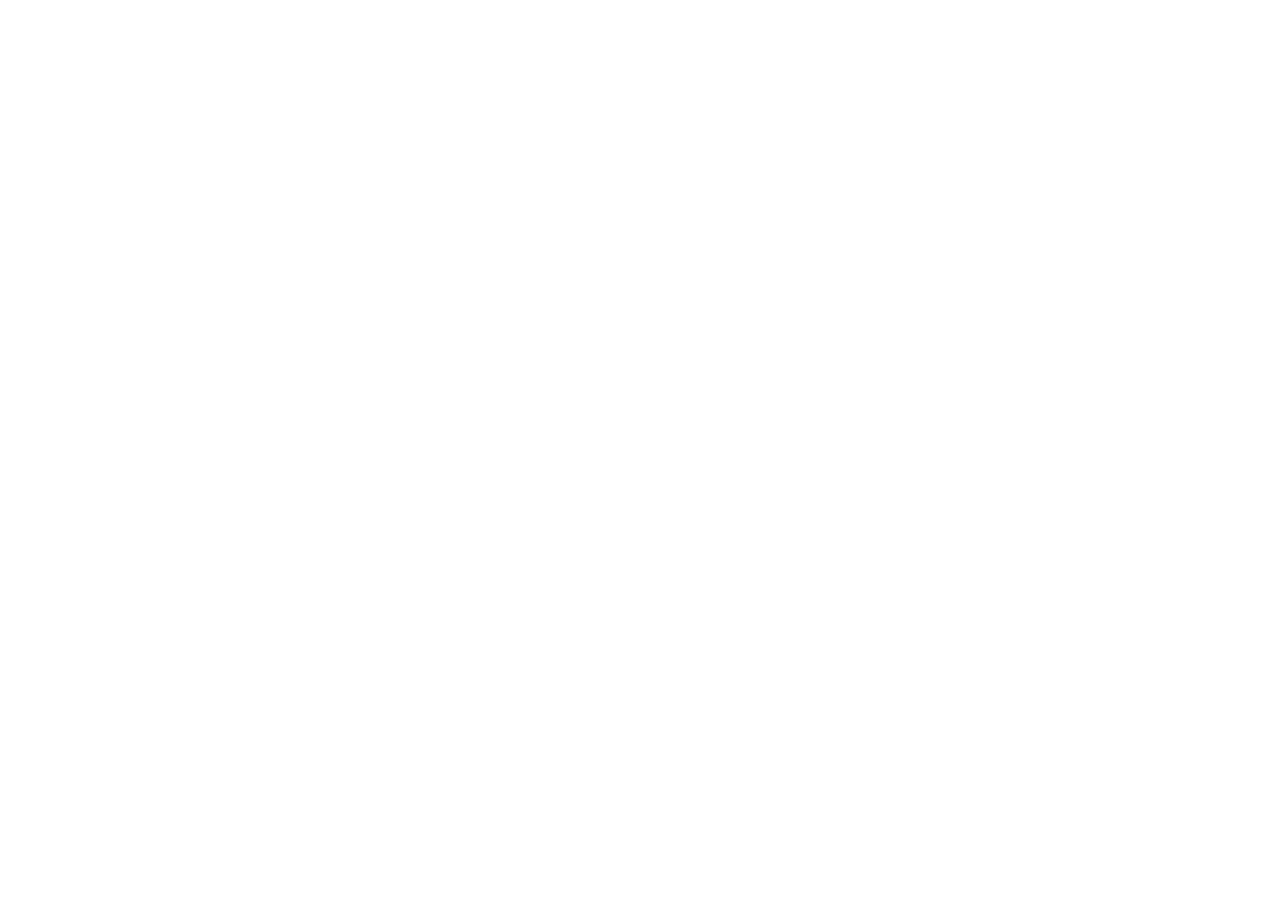
==== codar/index.html @ dfbef458 "feat: start new project" ====
<!DOCTYPE html>
<html lang="en">
<head>
    <meta charset="UTF-8">
    <meta http-equiv="X-UA-Compatible" content="IE=edge">
    <meta name="viewport" content="width=device-width, initial-scale=1.0">
    <title>Codar</title>
</head>
<body>
    
</body>
</html>
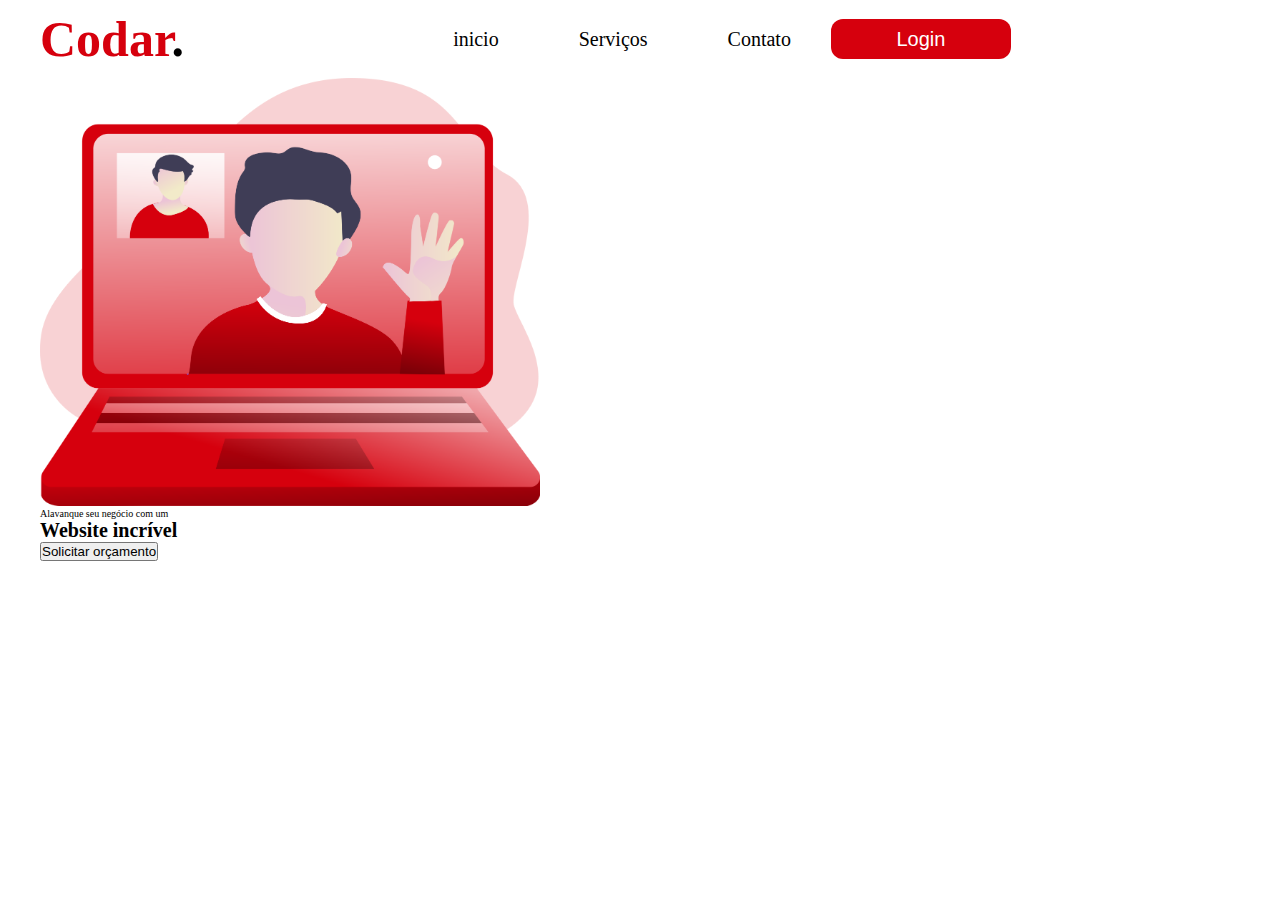
==== commit bc4ee43c: "chore: create header" ====
--- a/codar/index.html
+++ b/codar/index.html
@@ -4,9 +4,39 @@
     <meta charset="UTF-8">
     <meta http-equiv="X-UA-Compatible" content="IE=edge">
     <meta name="viewport" content="width=device-width, initial-scale=1.0">
+    <link rel="stylesheet" href="./styles.css">
     <title>Codar</title>
 </head>
 <body>
-    
+    <div class="container">
+        <header>
+            <div class="logo">
+                <h1>Codar<span>.</span></h1>
+            </div>
+
+            <nav class="menu">
+                <ul>
+                    <li><a href="#description">inicio</a></li>
+                    <li><a href="#servicos">Serviços</a></li>
+                    <li><a href="#contato">Contato</a></li>
+                </ul>
+
+                <button type="button">Login</button>
+            </nav>
+        </header>
+
+        <main class="description">
+            <div class="left">
+                <img src="./assets/video_call.png" alt="Video conference" />
+            </div>
+
+            <div class="right">
+                <p>Alavanque seu negócio com um</p>
+                <h1>Website incrível</h1>
+
+                <button>Solicitar orçamento</button>
+            </div>
+        </main>
+    </div>
 </body>
 </html>--- a/codar/styles.css
+++ b/codar/styles.css
@@ -0,0 +1,92 @@
+* {
+    margin: 0;
+    padding: 0;
+    box-sizing: border-box;
+}
+
+html {
+    font-size: 62.5%;
+}
+
+body {
+    width: 100%;
+    height: 100vh;
+
+    display: flex;
+
+}
+
+.container {
+    width: 100%;
+    max-width: 1200px;
+    margin: 0 auto;
+}
+
+header {
+    width: 100%;
+    display: flex;
+    justify-content: space-between;
+    margin: 10px auto;
+}
+
+header .logo h1 {
+    color: #D6000D;
+    font-size: 5rem;
+}
+
+header .logo h1 span {
+    color: #000;
+}
+
+header .menu {
+    display: flex;
+    align-items:center;
+    justify-self: center;
+    margin: 0 auto;
+}
+
+header .menu ul {
+    display: flex;
+    align-items: center;
+    justify-content: center;
+    list-style: none;
+    font-size:2rem;
+}
+
+header .menu ul li {
+    padding: 10px 20px;
+}
+header .menu ul li a {
+    text-decoration: none;
+    padding: 10px 20px;
+    border-radius: 10px;
+    color: #000;
+    transition: 0.5s ease;
+}
+
+header .menu ul li a:hover {
+    background-color:#ECEEF0;   
+}
+
+header button {
+    width: 180px;
+    height: 40px;
+    border-radius: 12px;
+    background-color: #D6000D;
+    color: #fff;
+    font-size: 2rem;
+    border: none;
+    transition: 0.5s ease;
+}
+
+header button:hover {
+    background-color:#a3000a ;
+}
+
+.left {
+    width: 500px;
+}
+
+.left img {
+    width: 100%;
+}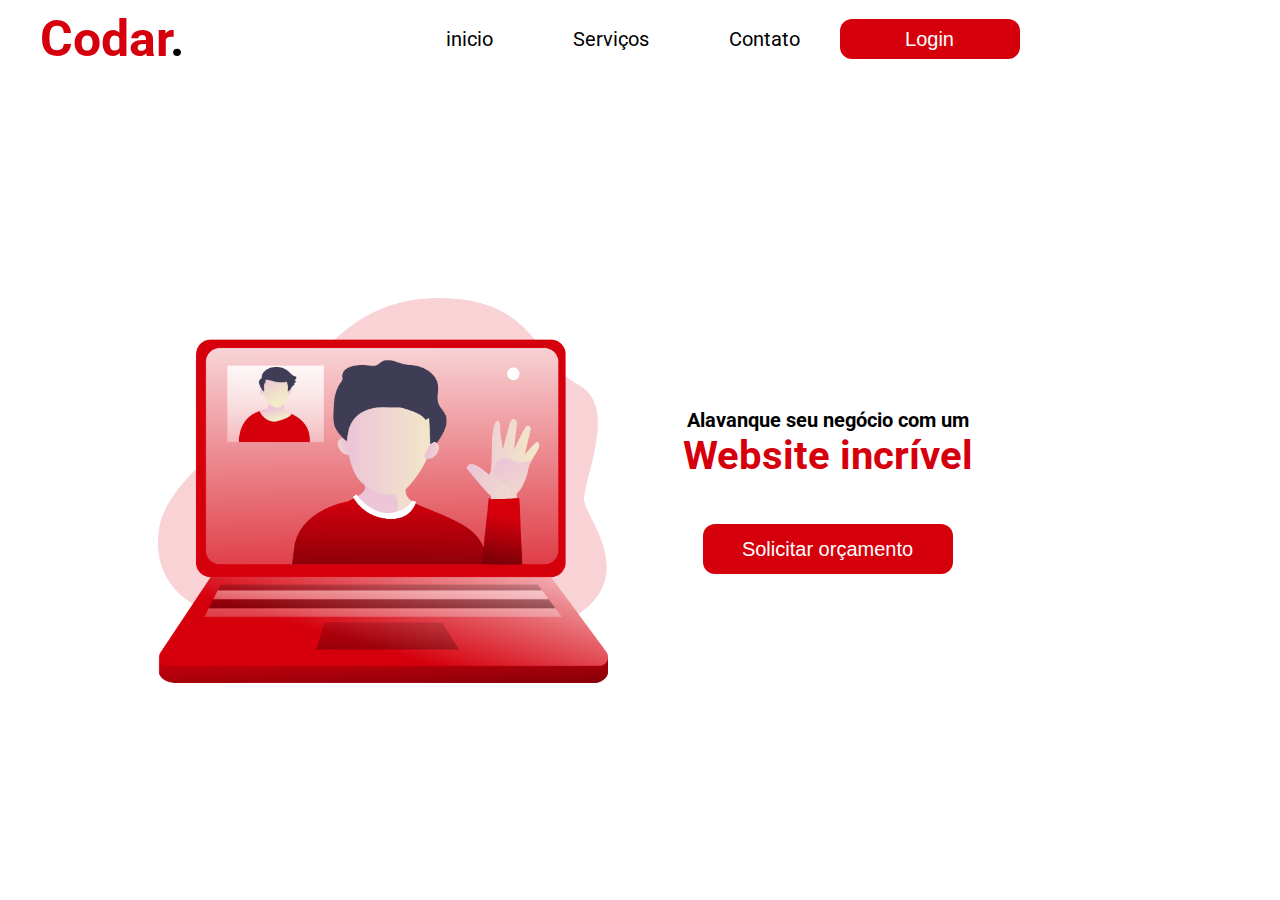
==== commit 39f12dda: "chore: create description section" ====
--- a/codar/index.html
+++ b/codar/index.html
@@ -4,6 +4,8 @@
     <meta charset="UTF-8">
     <meta http-equiv="X-UA-Compatible" content="IE=edge">
     <meta name="viewport" content="width=device-width, initial-scale=1.0">
+    <link rel="preconnect" href="https://fonts.gstatic.com">
+    <link href="https://fonts.googleapis.com/css2?family=Roboto:wght@400;700&display=swap" rel="stylesheet">
     <link rel="stylesheet" href="./styles.css">
     <title>Codar</title>
 </head>
@@ -25,7 +27,7 @@
             </nav>
         </header>
 
-        <main class="description">
+        <main id="description" class="description">
             <div class="left">
                 <img src="./assets/video_call.png" alt="Video conference" />
             </div>
@@ -34,7 +36,7 @@
                 <p>Alavanque seu negócio com um</p>
                 <h1>Website incrível</h1>
 
-                <button>Solicitar orçamento</button>
+                <button type="button">Solicitar orçamento</button>
             </div>
         </main>
     </div>
--- a/codar/styles.css
+++ b/codar/styles.css
@@ -13,6 +13,8 @@
     height: 100vh;
 
     display: flex;
+
+    font-family: 'Roboto', sans-serif;
 
 }
 
@@ -83,10 +85,56 @@
     background-color:#a3000a ;
 }
 
+
+.description {
+    display: flex;
+    width: 100%;
+    max-width: 970px;
+    align-items: center;
+    justify-content: center;
+    margin: 230px 50px;
+
+    text-align: center;
+}
+
+
 .left {
-    width: 500px;
+    width: 450px;
+    margin-right: 7.5rem;
 }
 
 .left img {
     width: 100%;
+}
+
+.right {
+    padding-right: 2rem;
+    padding-right: 2rem;
+}
+
+.right p {
+    font-size: 2rem;
+    font-weight: 700;
+}
+
+.right h1 {
+    color:#D6000D;
+    font-size:4rem;
+    margin-bottom: 3rem;
+}
+
+.right button {
+    width: 250px;
+    height: 50px;
+    border-radius: 12px;
+    background-color: #D6000D;
+    color: #fff;
+    font-size: 2rem;
+    margin-top: 1.5rem;
+    border: none;
+    transition: 0.5s ease;
+}
+
+.right button:hover {
+    background-color:#a3000a;
 }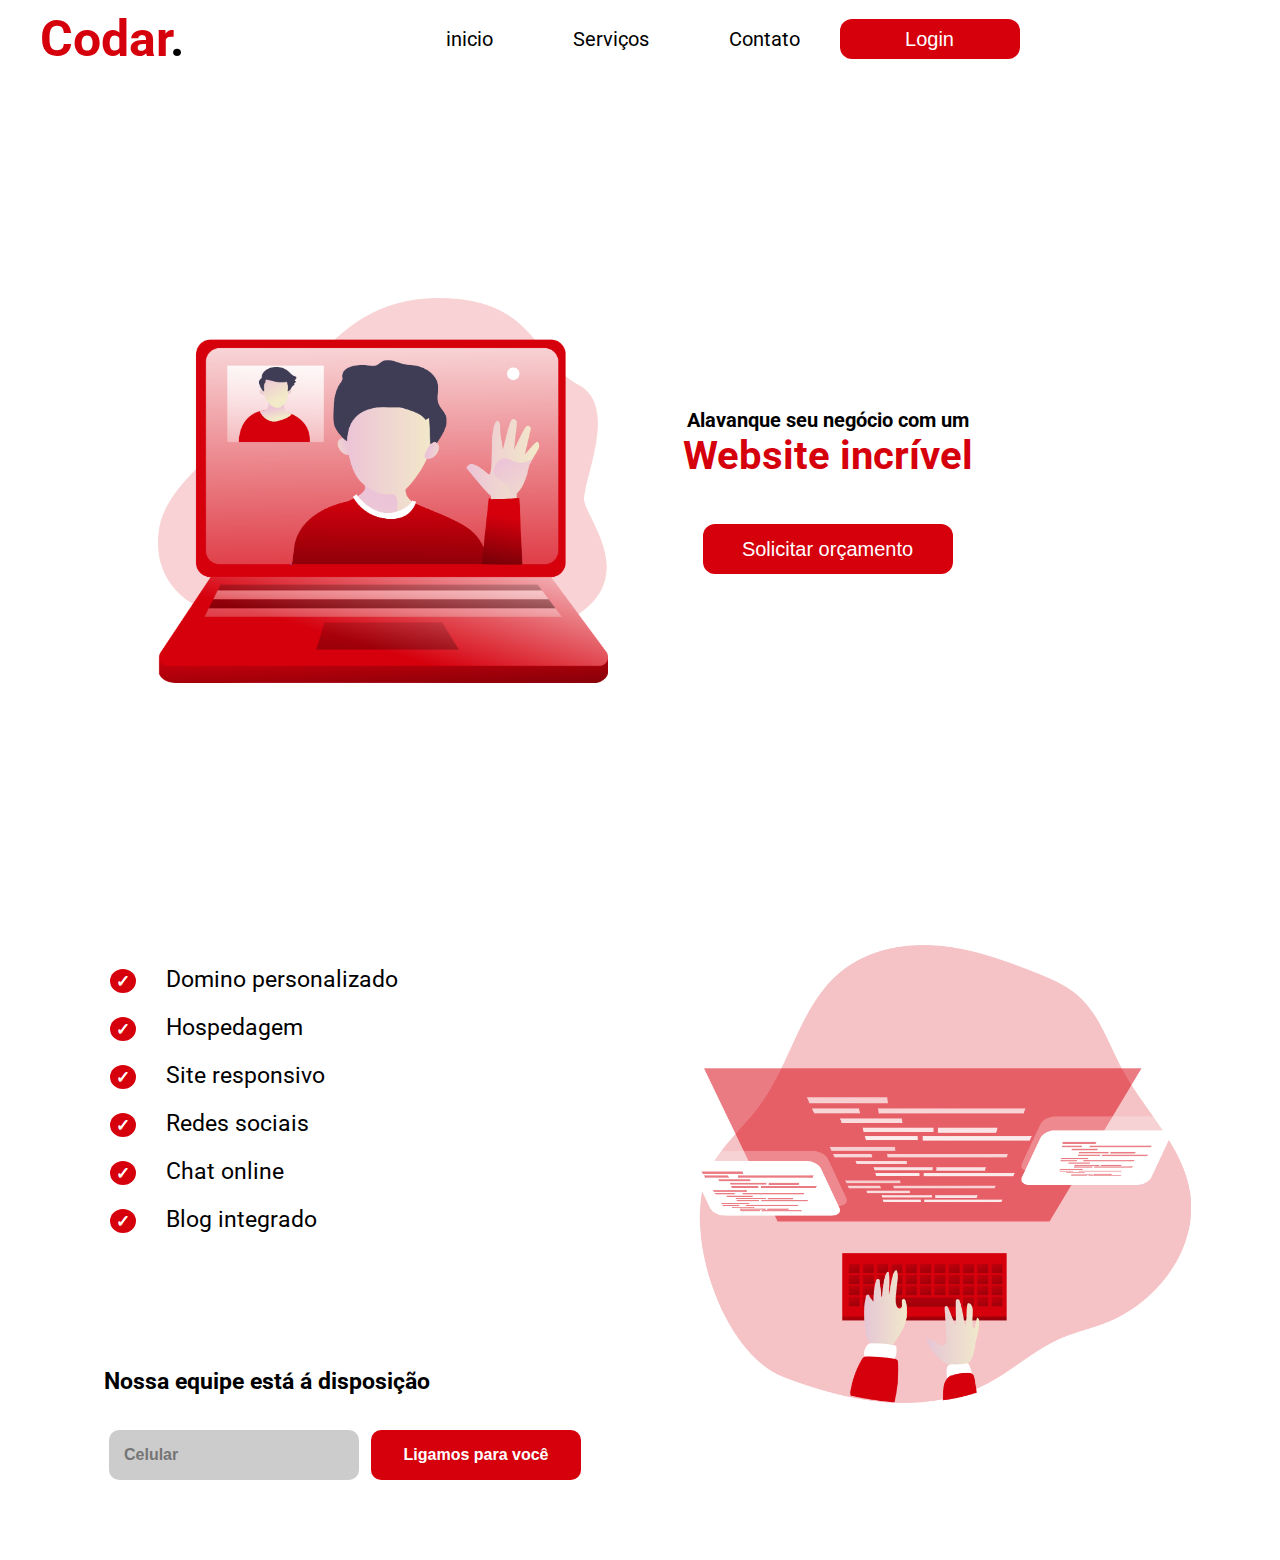
==== commit d1cb3886: "chore: create services section" ====
--- a/codar/index.html
+++ b/codar/index.html
@@ -19,7 +19,7 @@
             <nav class="menu">
                 <ul>
                     <li><a href="#description">inicio</a></li>
-                    <li><a href="#servicos">Serviços</a></li>
+                    <li><a href="#services">Serviços</a></li>
                     <li><a href="#contato">Contato</a></li>
                 </ul>
 
@@ -39,6 +39,35 @@
                 <button type="button">Solicitar orçamento</button>
             </div>
         </main>
+
+        <section id="services" class="services">
+           <div class="services-description">
+                <div class="checked-list">
+                    <ul>
+                        <li> <span> ✓ </span>Domino personalizado</li>
+                        <li> <span> ✓ </span>Hospedagem</li>
+                        <li> <span> ✓ </span>Site responsivo</li>
+                        <li> <span> ✓ </span>Redes sociais</li>
+                        <li> <span> ✓ </span>Chat online</li>
+                        <li> <span> ✓ </span>Blog integrado</li>
+                    </ul>
+
+                    
+                <div class="contact">
+                    <h2>Nossa equipe está á disposição</h2>
+                    <div class="input">
+                        <input type="text" placeholder="Celular">
+                        <button>Ligamos para você</button>
+                    </div>
+                </div>
+                </div>
+
+                <div class="code-img">
+                    <img src="./assets/coding_.png" alt="Coding image">
+                </div>
+           </div>
+
+        </section>
     </div>
 </body>
 </html>--- a/codar/styles.css
+++ b/codar/styles.css
@@ -71,8 +71,8 @@
 }
 
 header button {
-    width: 180px;
-    height: 40px;
+    width: 18rem;
+    height: 4rem;
     border-radius: 12px;
     background-color: #D6000D;
     color: #fff;
@@ -92,14 +92,14 @@
     max-width: 970px;
     align-items: center;
     justify-content: center;
-    margin: 230px 50px;
+    margin: 23rem 5rem;
 
     text-align: center;
 }
 
 
 .left {
-    width: 450px;
+    width: 45rem;
     margin-right: 7.5rem;
 }
 
@@ -124,8 +124,8 @@
 }
 
 .right button {
-    width: 250px;
-    height: 50px;
+    width: 25rem;
+    height: 5rem;
     border-radius: 12px;
     background-color: #D6000D;
     color: #fff;
@@ -137,4 +137,106 @@
 
 .right button:hover {
     background-color:#a3000a;
+}
+
+.services {
+    display: flex;
+    flex-direction: column;
+    align-items: center;
+    justify-content: center;
+}
+
+
+.services ul  {
+    list-style: none;
+}
+
+.services ul li {
+    font-size: 2.3rem;
+    margin: 2.1rem;
+}
+
+.services ul li span {
+    display: inline-block;
+    font-size: 1.7rem;
+    border-radius: 50%;
+    background-color: #D6000D;
+    color: #fff;
+    font-weight: 700;
+    padding: 2px 6px;
+    margin-right: 3rem;
+}
+
+.services-description {
+    display: flex;
+    align-items: center;
+    justify-content: center;
+    margin-bottom: 5rem;
+    margin-top: 3rem;
+}
+
+.checked-list {
+    margin-right: 9rem;
+}
+
+.code-img {
+    width: 50rem;
+    align-self: flex-start;
+}
+
+.code-img img {
+    width: 100%;
+}
+
+
+.contact h2 {
+    font-size: 2.3rem;
+    margin: 1.5rem;
+}
+
+.contact input {
+    width: 25rem;
+    height: 5rem;
+    border-radius: 10px;
+    border: none;
+    background-color: #ccc;
+    padding-left: 1.5rem;
+
+    font-size: 1.6rem;
+    font-weight: 700;
+
+    margin-bottom: 1rem;
+}
+
+.contact button {
+    width: 21rem;
+    height: 5rem;
+    border-radius: 10px;
+    background-color: #D6000D;
+    border: none;
+    margin-left: 1rem;
+    font-size: 1.6rem;
+    font-weight: 700;
+
+    color: #fff;
+}
+
+.contact button:hover {
+    background-color:#a3000a;
+}
+
+
+.contact {
+    display: flex;
+    flex-direction: column;
+
+    flex-wrap: wrap;
+
+    justify-content: center;
+    margin-top: 7rem;
+    padding-top: 5rem;
+}
+
+.input {
+    padding: 2rem;
 }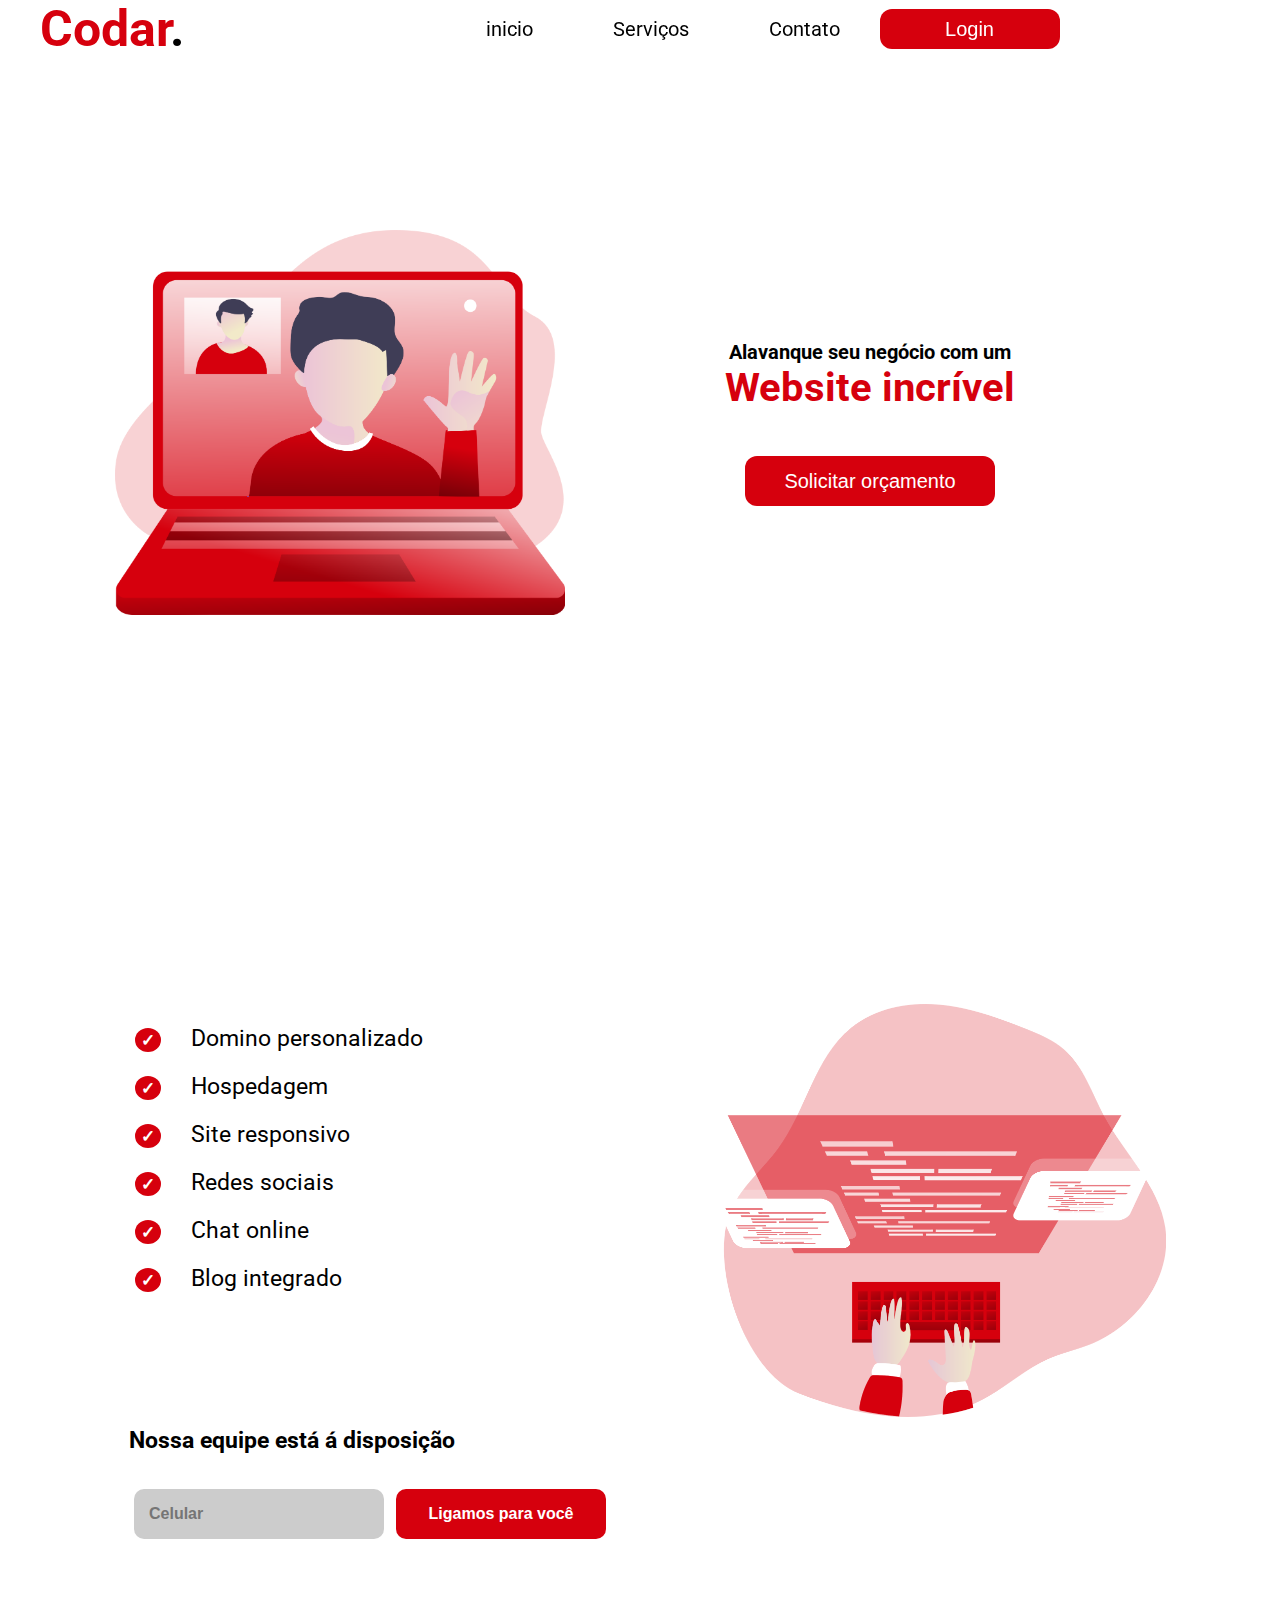
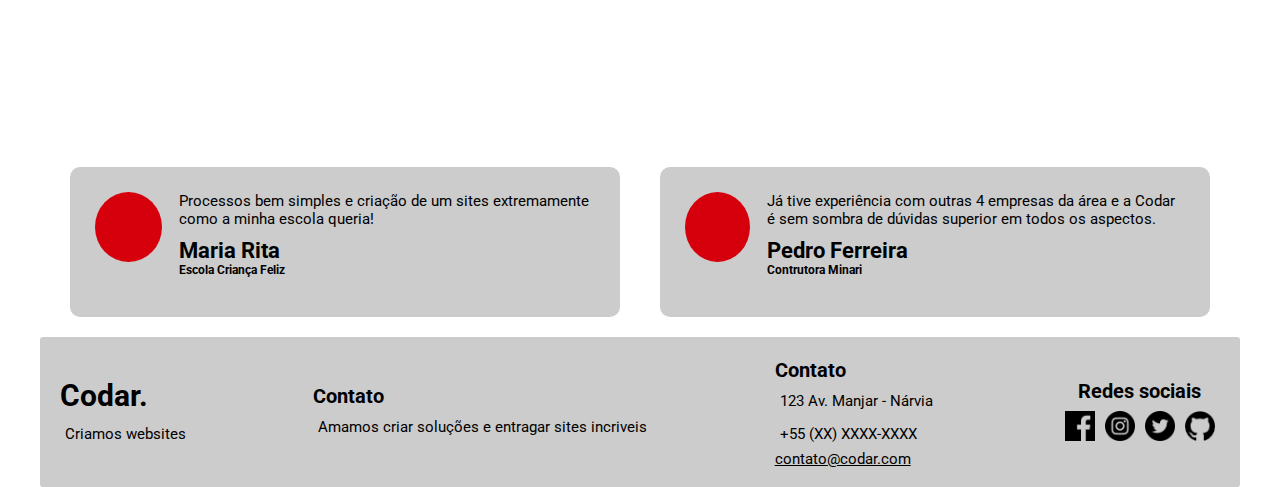
==== commit e213b81d: "chore: create footer" ====
--- a/codar/index.html
+++ b/codar/index.html
@@ -68,6 +68,69 @@
            </div>
 
         </section>
+
+        <section class="footer">
+            <div class="cards">
+                <div class="card">
+                    <div class="profile"></div>
+                    <div class="profile-description">
+                        <p>Processos bem simples e criação de um sites
+                            extremamente como a minha escola queria!
+                        </p>
+                        <h2>Maria Rita</h2>
+                        <strong>Escola Criança Feliz</strong>
+                    </div>
+                </div>
+
+                <div class="card">
+                    <div class="profile"></div>
+                    <div class="profile-description">
+                        <p>Já tive experiência com outras 4 empresas
+                            da área e a Codar é sem sombra de dúvidas superior
+                            em todos os aspectos.
+                        </p>
+                        <h2>Pedro Ferreira</h2>
+                        <strong>Contrutora Minari</strong>
+                    </div>
+
+                </div>
+            </div>
+
+
+            <footer>
+                <div class="desc">
+                    <h1>Codar.</h1>
+                    <p>Criamos websites</p>
+                </div>
+                <div class="about">
+                    <h2>Contato</h2>
+                    <p>Amamos criar soluções e entragar sites incriveis</p>
+                </div>
+                <div class="footer-contact">
+                    <h2>Contato</h2>
+                    <p>123 Av. Manjar - Nárvia</p>
+                    <p>+55 (XX) XXXX-XXXX</p>
+                    <a href="#">contato@codar.com</a>
+                </div>
+                <div class="socials">
+                    <h2>Redes sociais</h2>
+                     <div class="social-logos">
+                        <div>
+                            <img src="./assets/facebook.png" alt="">
+                        </div>
+                        <div>
+                            <img src="./assets/instagram.png" alt="">
+                        </div>
+                        <div>
+                            <img src="./assets/twitter.png" alt="">
+                        </div>
+                        <div>
+                            <img src="./assets/github.png" alt="">
+                        </div>
+                     </div>
+                </div>
+            </footer>
+        </section>
     </div>
 </body>
 </html>--- a/codar/styles.css
+++ b/codar/styles.css
@@ -28,7 +28,10 @@
     width: 100%;
     display: flex;
     justify-content: space-between;
-    margin: 10px auto;
+    background:rgba(255,255,255, 0.3);
+    margin: 0 auto;
+
+    position: fixed;
 }
 
 header .logo h1 {
@@ -100,7 +103,7 @@
 
 .left {
     width: 45rem;
-    margin-right: 7.5rem;
+    margin-right: 9rem;
 }
 
 .left img {
@@ -110,6 +113,7 @@
 .right {
     padding-right: 2rem;
     padding-right: 2rem;
+    margin-left: 7rem;
 }
 
 .right p {
@@ -144,6 +148,7 @@
     flex-direction: column;
     align-items: center;
     justify-content: center;
+    height: 100vh;
 }
 
 
@@ -180,7 +185,7 @@
 }
 
 .code-img {
-    width: 50rem;
+    width: 45rem;
     align-self: flex-start;
 }
 
@@ -239,4 +244,106 @@
 
 .input {
     padding: 2rem;
+}
+
+.footer {
+    display: flex;
+    flex-direction: column;
+    width: 100%;
+}
+
+
+.cards {
+    display: flex;
+    align-items: center;
+    justify-content: center;
+}
+
+.card {
+    display: flex;
+    padding: 1rem;
+    background-color: #ccc;
+    margin: 2rem;
+    border-radius: 10px;
+    width: 550px;
+    height: 150px;
+
+    padding: 2.5rem;
+}
+
+.card .profile {
+    width: 7rem;
+    height: 7rem;
+    background-color: #D6000D;
+    border-radius: 50%;
+
+    padding: 3rem;
+    margin-right: 1.7rem;  
+}
+
+.card h2 {
+    font-size: 2.2rem;
+}
+
+.card p {
+    font-size:1.5rem;
+    font-weight: 400;
+    margin-bottom: 1rem;
+}
+
+.card strong {
+    font-size: 1.2rem;
+} 
+
+
+footer {
+    display: flex;
+    justify-content: space-between;
+    align-items: center;
+    color: #000;
+    background-color: #ccc;
+    height: 15rem;
+
+    padding: 0 2rem;
+    border-radius: 3px;
+}
+
+footer h1 {
+    font-size:3rem;
+    line-height: 1.5;
+}
+
+footer h2 {
+    font-size:2rem;
+    line-height: 1.5;
+}
+
+footer p {
+    font-size: 1.5rem;
+    line-height: 1.5;
+    padding: 0.5rem
+}
+
+footer a {
+    font-size: 1.5rem;
+    color: #000;
+}
+
+.socials {
+    display: flex;
+    flex-direction: column;
+    align-items: center;
+}
+
+
+.socials img {
+    width: 3rem;
+    height: 3rem;
+
+    margin: 5px;
+}
+
+.social-logos {
+    display: flex;
+    justify-content: space-between;
 }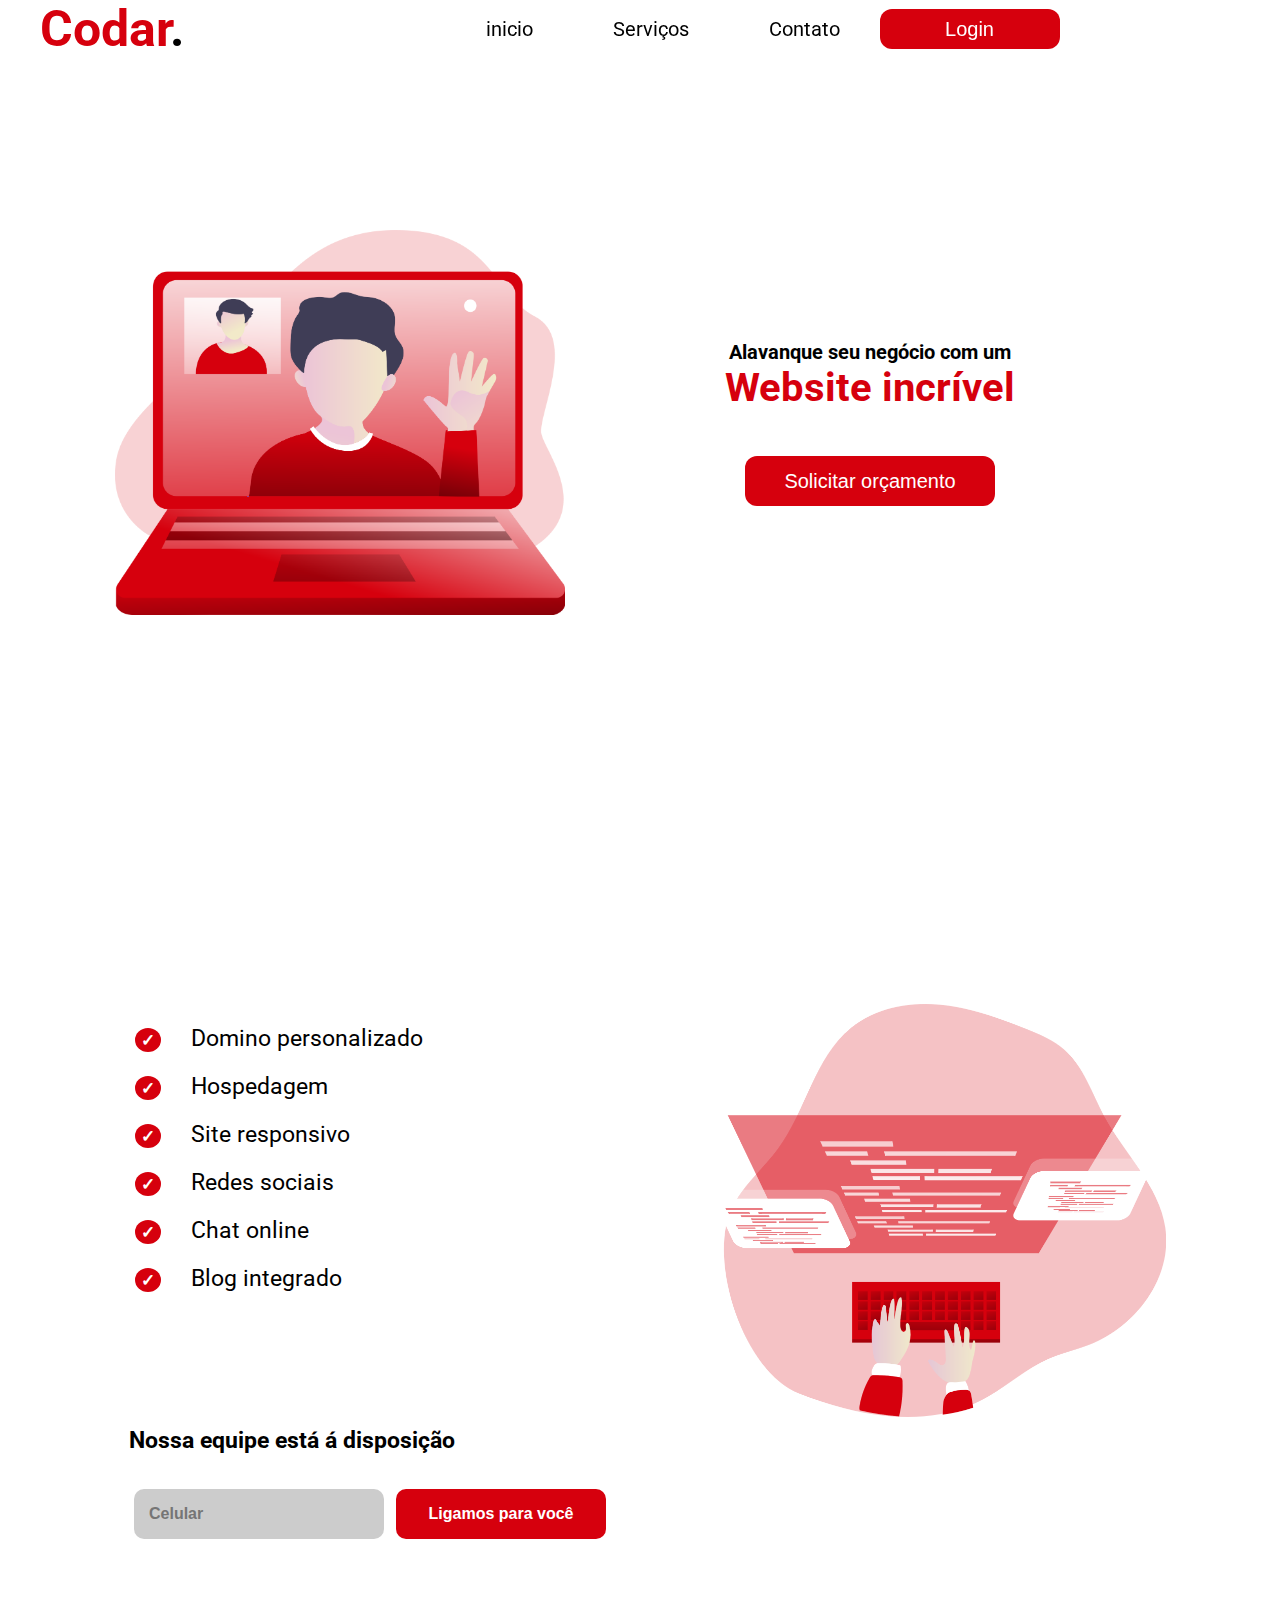
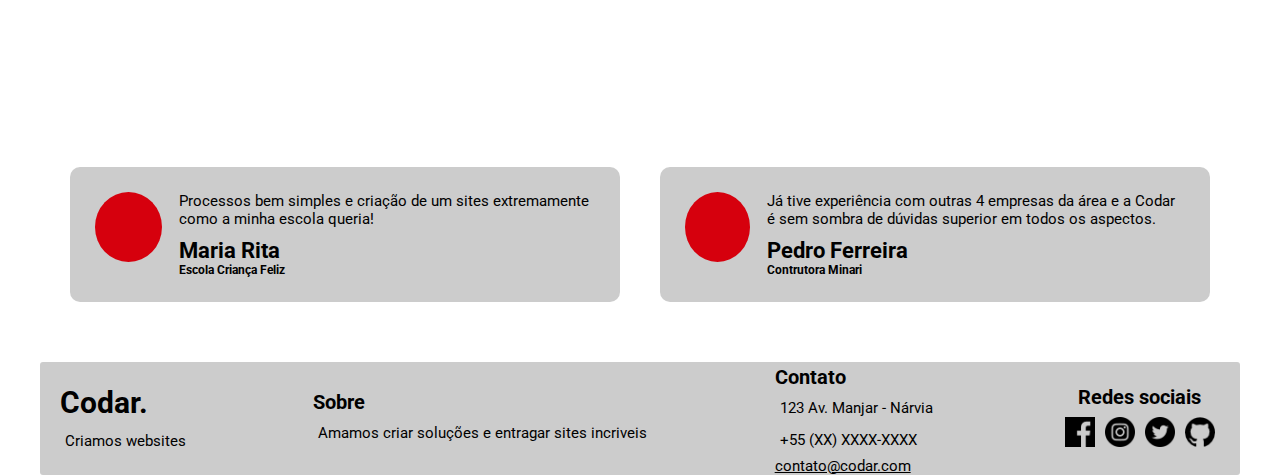
==== commit 66d86e7f: ":tada: finish challenge" ====
--- a/codar/index.html
+++ b/codar/index.html
@@ -20,7 +20,7 @@
                 <ul>
                     <li><a href="#description">inicio</a></li>
                     <li><a href="#services">Serviços</a></li>
-                    <li><a href="#contato">Contato</a></li>
+                    <li><a href="#contact">Contato</a></li>
                 </ul>
 
                 <button type="button">Login</button>
@@ -53,13 +53,13 @@
                     </ul>
 
                     
-                <div class="contact">
-                    <h2>Nossa equipe está á disposição</h2>
-                    <div class="input">
-                        <input type="text" placeholder="Celular">
-                        <button>Ligamos para você</button>
+                    <div class="contact">
+                        <h2>Nossa equipe está á disposição</h2>
+                        <div class="input">
+                            <input type="text" placeholder="Celular">
+                            <button>Ligamos para você</button>
+                        </div>
                     </div>
-                </div>
                 </div>
 
                 <div class="code-img">
@@ -97,13 +97,13 @@
             </div>
 
 
-            <footer>
+            <footer id="contact">
                 <div class="desc">
                     <h1>Codar.</h1>
                     <p>Criamos websites</p>
                 </div>
                 <div class="about">
-                    <h2>Contato</h2>
+                    <h2>Sobre</h2>
                     <p>Amamos criar soluções e entragar sites incriveis</p>
                 </div>
                 <div class="footer-contact">
--- a/codar/styles.css
+++ b/codar/styles.css
@@ -266,7 +266,6 @@
     margin: 2rem;
     border-radius: 10px;
     width: 550px;
-    height: 150px;
 
     padding: 2.5rem;
 }
@@ -302,10 +301,13 @@
     align-items: center;
     color: #000;
     background-color: #ccc;
-    height: 15rem;
-
+
+    width: 100%;
     padding: 0 2rem;
     border-radius: 3px;
+
+    margin-top: 4rem;
+    
 }
 
 footer h1 {
@@ -346,4 +348,169 @@
 .social-logos {
     display: flex;
     justify-content: space-between;
+}
+
+
+@media (max-width: 1068px) {
+    .input {
+        align-items: center;
+    }
+
+    .input button {
+        width: 25rem;
+        margin-left: 0;
+
+    }
+}
+
+
+@media (max-width: 1040px) {
+    .container {
+        max-width: 800px;
+    }
+}
+
+@media (max-width: 920px) {
+    .container {
+        max-width: 750px;
+    }
+}
+
+
+@media (max-width: 920px) {
+    header {
+        justify-content:center;
+    }
+
+
+    header .menu ul li {
+        padding: 0 5px;
+    }
+
+    header button {
+        width: 14rem;
+        height: 4rem;
+    }
+
+    .services img {
+        width:25rem;
+    }
+
+    .container {
+        max-width: 700px;
+    }
+
+    .cards {
+        flex-direction: column;
+    }
+
+    footer h1 {
+        font-size: 2rem;
+    }
+
+    footer h2 {
+        font-size: 1.5rem;
+    }
+
+    .footer-contact {
+        display: flex;
+        flex-direction: column;
+        padding-top: 1rem;
+    }
+}
+
+
+@media (max-width: 850px) {
+    header {
+        flex-direction: column;
+        align-items: center;
+    }
+
+    .container {
+        max-width: 600px;
+    }
+
+    .description {
+        flex-direction: column;
+        justify-content: center;
+    }
+
+    .description img {
+        margin-bottom: 5rem;
+    }
+
+    .left {
+        margin-right: 0;
+    }
+
+    .services-description  {
+        flex-wrap: wrap;
+        flex-direction: column-reverse;
+    }
+
+    .input input {
+        width: 19rem;
+        margin-right: 1rem;
+    }
+
+    .input button {
+        width: 19rem;
+    }
+
+    .description img {
+        width:30rem;
+    }
+
+    .code-img {
+        align-self: flex-end;
+    }
+
+    .checked-list {
+        align-self: flex-end;
+        margin: 3rem;
+    }
+}
+
+
+@media (max-width: 720px) {
+    .description {
+        max-width: 600px;
+        margin: 20rem 0;
+    }
+
+    .cards {
+        width: 450px;
+        margin: 0 auto;
+    }
+}
+
+@media (max-width:570px) {
+    .card {
+        width: 400px;
+        margin: 1rem auto;
+    }
+
+    header li {
+        margin: 0.4rem;
+    }
+
+    footer {
+        display: inline-block;
+        text-align: center;
+    }
+
+}
+
+@media (max-width:530px) {
+    header button {
+        display: none;
+    }
+
+    .card {
+        width: 100%;
+    }
+
+    .services img {
+        margin-left: 3rem;
+    }
 }